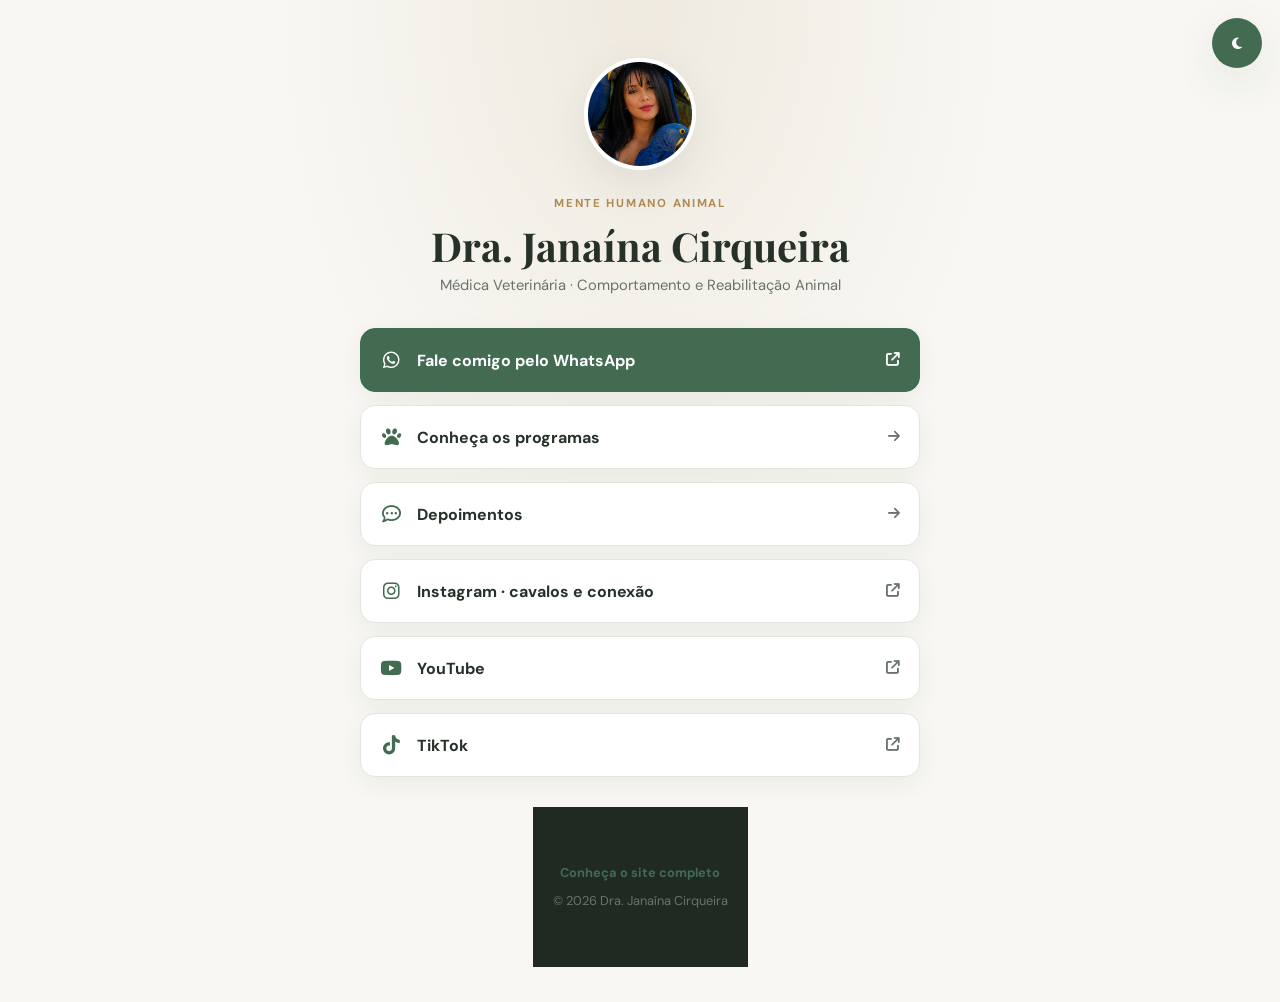
==== links/index.html @ d5cf47d8 "Publish Premium 2.0 site update Co-authored-by: Copilot App <223556219+Copilot@users.noreply.github." ====
<!DOCTYPE html>
<html lang="pt-BR">
<head>
    <meta charset="UTF-8">
    <meta name="viewport" content="width=device-width, initial-scale=1.0">
    <title>Links | Dra. Janaína Cirqueira</title>
    <meta name="description" content="Acesse os canais oficiais, programas e formas de contato da Dra. Janaína Cirqueira.">
    <link rel="canonical" href="https://danielvl33.github.io/perfil-janaina-site/links/">
    <meta property="og:type" content="website">
    <meta property="og:title" content="Links | Dra. Janaína Cirqueira">
    <meta property="og:description" content="Redes sociais, depoimentos e contato da Dra. Janaína Cirqueira.">
    <meta property="og:url" content="https://danielvl33.github.io/perfil-janaina-site/links/">
    <meta name="twitter:card" content="summary">
    <meta name="theme-color" content="#2f513c">
    <link rel="icon" href="../favicon.svg" type="image/svg+xml">
    <link rel="stylesheet" href="../style.css">
    <link rel="stylesheet" href="https://cdnjs.cloudflare.com/ajax/libs/font-awesome/6.5.2/css/all.min.css">
</head>
<body class="links-page">
    <button class="theme-toggle" id="themeToggle" type="button" aria-label="Ativar tema escuro">
        <i class="fa-solid fa-moon" aria-hidden="true"></i>
    </button>
    <header class="links-header">
        <a class="links-home" href="../index.html" aria-label="Página inicial">
            <img src="../img/janaina.jpg" alt="" width="112" height="112">
        </a>
        <span class="links-eyebrow">Mente Humano Animal</span>
        <h1>Dra. Janaína Cirqueira</h1>
        <p>Médica Veterinária · Comportamento e Reabilitação Animal</p>
    </header>
    <main class="links-list" aria-label="Links oficiais">
        <a href="https://wa.me/557799698881?text=Ol%C3%A1%21+Preciso+de+ajuda+com+meu+pet+e+vi+que+voc%C3%AA+trabalha+com+comportamento+e+sa%C3%BAde+emocional.+Pode+me+orientar%3F" target="_blank" rel="noopener noreferrer" class="links-card links-card-primary">
            <i class="fa-brands fa-whatsapp" aria-hidden="true"></i><span>Fale comigo pelo WhatsApp</span><i class="fa-solid fa-arrow-up-right-from-square links-card-arrow" aria-hidden="true"></i>
        </a>
        <a href="../index.html#mentorias" class="links-card"><i class="fa-solid fa-paw" aria-hidden="true"></i><span>Conheça os programas</span><i class="fa-solid fa-arrow-right links-card-arrow" aria-hidden="true"></i></a>
        <a href="../depoimentos.html" class="links-card"><i class="fa-regular fa-comment-dots" aria-hidden="true"></i><span>Depoimentos</span><i class="fa-solid fa-arrow-right links-card-arrow" aria-hidden="true"></i></a>
        <a href="https://www.instagram.com/mentehumanoanimal?stkn=aWZvczNvdmJ4eDc5" target="_blank" rel="noopener noreferrer" class="links-card"><i class="fa-brands fa-instagram" aria-hidden="true"></i><span>Instagram · cavalos e conexão</span><i class="fa-solid fa-arrow-up-right-from-square links-card-arrow" aria-hidden="true"></i></a>
        <a href="https://youtube.com/@mestredaconcienciaanimal?si=yA33mfYnlB5Yrd-f" target="_blank" rel="noopener noreferrer" class="links-card"><i class="fa-brands fa-youtube" aria-hidden="true"></i><span>YouTube</span><i class="fa-solid fa-arrow-up-right-from-square links-card-arrow" aria-hidden="true"></i></a>
        <a href="https://www.tiktok.com/@dracomportamental?_r=1&amp;_t=ZS-9AFgJZx7Hey" target="_blank" rel="noopener noreferrer" class="links-card"><i class="fa-brands fa-tiktok" aria-hidden="true"></i><span>TikTok</span><i class="fa-solid fa-arrow-up-right-from-square links-card-arrow" aria-hidden="true"></i></a>
    </main>
    <footer class="links-footer"><a href="../index.html">Conheça o site completo</a><span>© <span id="year"></span> Dra. Janaína Cirqueira</span></footer>
    <script src="../script.js"></script>
</body>
</html>
---- style.css ----
@import url('https://fonts.googleapis.com/css2?family=DM+Sans:wght@400;500;600;700&family=Playfair+Display:wght@500;600;700&display=swap');

:root {
    --primary: #426b52;
    --primary-dark: #2f513c;
    --secondary: #b08a54;
    --background: #f8f7f3;
    --card: #ffffff;
    --text: #263229;
    --muted: #68736b;
    --border: #e5e5df;
    --white: #ffffff;
    --shadow: 0 15px 45px rgba(35, 50, 40, 0.09);
}

.connection-band {
    display: flex;
    align-items: center;
    justify-content: space-between;
    gap: 35px;
    padding: 76px max(4%, calc((100% - 1150px) / 2));
    background: #efeee9;
}

body.dark-theme .connection-band { background: #1c231d; }
.connection-band > div { max-width: 740px; }
.connection-band h2 { max-width: 650px; margin-left: 0; }
.connection-band p { max-width: 700px; }
.connection-band .btn { flex: 0 0 auto; }

/* Estilos do Modo Escuro */
body.dark-theme {
    --background: #151b17;
    --card: #202820;
    --text: #f1f3ef;
    --muted: #aeb8b0;
    --border: #303a32;
    --white: #202820;
}

.content-placeholder {
    padding: 82px 4%;
    background: var(--card);
}

.content-placeholder .section-title { margin-bottom: 30px; }

.content-social-links {
    display: flex;
    flex-wrap: wrap;
    justify-content: center;
    gap: 13px;
}

.content-social-links a {
    display: inline-flex;
    align-items: center;
    gap: 10px;
    padding: 12px 18px;
    border: 1px solid var(--border);
    border-radius: 999px;
    color: var(--primary);
    font-weight: 700;
}

.faq-section {
    width: min(860px, 92%);
    margin: auto;
    padding: 90px 0;
}

.faq-list { display: grid; gap: 12px; }

.faq-list details {
    padding: 20px 22px;
    border: 1px solid var(--border);
    border-radius: 14px;
    background: var(--card);
}

.faq-list summary { cursor: pointer; font-weight: 700; }
.faq-list details p { margin-top: 12px; color: var(--muted); }

body.dark-theme .gray-section {
    background: #1c231d;
}

* {
    margin: 0;
    padding: 0;
    box-sizing: border-box;
}

html {
    scroll-behavior: smooth;
    scroll-padding-top: 88px;
}

body {
    font-family: "DM Sans", sans-serif;
    background: var(--background);
    color: var(--text);
    line-height: 1.7;
    transition: background 0.3s ease, color 0.3s ease;
}

a {
    text-decoration: none;
    color: inherit;
}

.hero {
    min-height: 760px;
    position: relative;
    display: flex;
    justify-content: center;
    align-items: center;
    background: radial-gradient(ellipse at 50% 27%, rgba(117, 148, 112, .35), transparent 55%),
                linear-gradient(135deg, #192c20 0%, #385d43 55%, #253d2c 100%);
    background-size: cover;
    background-position: center;
    color: white;
    text-align: center;
}

.site-nav {
    position: fixed;
    z-index: 1000;
    top: 0;
    left: 0;
    display: flex;
    width: 100%;
    min-height: 76px;
    align-items: center;
    justify-content: center;
    gap: clamp(18px, 3vw, 48px);
    padding: 10px clamp(18px, 4vw, 64px);
    background: rgba(31, 53, 39, .94);
    box-shadow: 0 8px 28px rgba(14, 30, 20, .12);
    backdrop-filter: blur(14px);
    color: #fff;
}

.site-nav-brand {
    flex: 0 0 auto;
    font-weight: 700;
    letter-spacing: .02em;
    margin-right: auto;
}

.site-nav-links {
    display: flex;
    align-items: center;
    justify-content: flex-end;
    gap: clamp(10px, 1.45vw, 22px);
    font-size: clamp(.76rem, .92vw, .9rem);
}

.site-nav-links a {
    border-radius: 999px;
    opacity: .9;
    transition: background .2s ease, opacity .2s ease, color .2s ease;
}

.site-nav-links a:hover,
.site-nav-links a:focus-visible {
    opacity: 1;
}

.site-nav-links .site-nav-featured {
    display: inline-flex;
    align-items: center;
    gap: 8px;
    padding: 9px 15px;
    border: 1px solid rgba(226, 197, 143, .7);
    background: var(--secondary);
    font-weight: 700;
}

.nav-toggle {
    display: none;
    width: 44px;
    height: 44px;
    flex: 0 0 auto;
    align-items: center;
    justify-content: center;
    flex-direction: column;
    gap: 5px;
    border: 1px solid rgba(255, 255, 255, .35);
    border-radius: 12px;
    background: transparent;
    color: #fff;
    cursor: pointer;
}

.nav-toggle span {
    display: block;
    width: 19px;
    height: 2px;
    border-radius: 2px;
    background: currentColor;
}

.page-header {
    position: relative;
    display: flex;
    min-height: 350px;
    align-items: flex-end;
    justify-content: center;
    padding: 140px 20px 55px;
    background: linear-gradient(135deg, #22372a, #426b52);
    color: #fff;
}

.page-header .site-nav {
    top: 0;
}

.page-header-content {
    width: min(900px, 100%);
    text-align: center;
}

.page-header-content > span {
    color: #e2c58f;
    font-size: .75rem;
    font-weight: 700;
    letter-spacing: .14em;
    text-transform: uppercase;
}

.page-header-content h1 {
    margin: 8px 0 10px;
    font-family: "Playfair Display", serif;
    font-size: clamp(2.6rem, 6vw, 4.2rem);
    line-height: 1.1;
}

.page-header-content p {
    max-width: 690px;
    margin: auto;
    color: rgba(255, 255, 255, .86);
}

.testimonials-main {
    min-height: 45vh;
}

.testimonials-section {
    width: min(1180px, 92%);
    margin: auto;
    padding: 78px 0 90px;
}

.visually-hidden {
    position: absolute;
    width: 1px;
    height: 1px;
    overflow: hidden;
    clip: rect(0, 0, 0, 0);
    white-space: nowrap;
    clip-path: inset(50%);
}

.testimonials-gallery {
    display: grid;
    grid-template-columns: repeat(3, minmax(0, 1fr));
    align-items: start;
    gap: 22px;
}

.testimonial-card {
    position: relative;
    display: block;
    width: 100%;
    overflow: hidden;
    padding: 0;
    border: 1px solid var(--border);
    border-radius: 16px;
    background: var(--card);
    box-shadow: var(--shadow);
    cursor: zoom-in;
    text-align: left;
    animation: testimonial-card-enter .45s both;
    animation-delay: calc(var(--testimonial-index, 0) * 55ms);
    transition: transform .25s ease, box-shadow .25s ease;
}

@keyframes testimonial-card-enter {
    from { opacity: 0; transform: translateY(14px); }
    to { opacity: 1; transform: translateY(0); }
}

.testimonial-card:hover {
    transform: translateY(-4px);
    box-shadow: 0 20px 48px rgba(35, 50, 40, .17);
}

.testimonial-card img {
    display: block;
    width: 100%;
    height: auto;
    background: var(--card);
}

.testimonial-zoom-hint {
    position: absolute;
    right: 12px;
    bottom: 12px;
    display: inline-flex;
    align-items: center;
    gap: 7px;
    padding: 7px 10px;
    border-radius: 999px;
    background: rgba(20, 29, 23, .78);
    color: #fff;
    font-size: .78rem;
    opacity: 0;
    transition: opacity .2s ease;
}

.testimonial-card:hover .testimonial-zoom-hint,
.testimonial-card:focus-visible .testimonial-zoom-hint {
    opacity: 1;
}

.testimonials-empty {
    grid-column: 1 / -1;
    padding: 55px 24px;
    border: 1px dashed var(--border);
    border-radius: 16px;
    color: var(--muted);
    text-align: center;
}

.testimonials-privacy {
    margin-top: 35px;
    color: var(--muted);
    font-size: .82rem;
    text-align: center;
}

.testimonial-lightbox {
    position: fixed;
    width: min(96vw, 1240px);
    max-width: none;
    max-height: 94dvh;
    overflow: hidden;
    padding: 16px;
    border: 1px solid rgba(255, 255, 255, .16);
    border-radius: 18px;
    background: #111712;
    color: #fff;
    box-shadow: 0 30px 100px rgba(0, 0, 0, .55);
}

.testimonial-lightbox[open] {
    display: flex;
    flex-direction: column;
    align-items: center;
}

.testimonial-lightbox::backdrop {
    background: rgba(7, 12, 9, .86);
    backdrop-filter: blur(4px);
}

.lightbox-toolbar {
    display: flex;
    width: 100%;
    min-height: 42px;
    align-items: center;
    justify-content: space-between;
    padding: 0 3px 10px;
}

.lightbox-counter {
    color: rgba(255, 255, 255, .78);
    font-size: .9rem;
    font-variant-numeric: tabular-nums;
}

.lightbox-close,
.lightbox-arrow {
    display: grid;
    width: 44px;
    height: 44px;
    flex: 0 0 auto;
    place-items: center;
    border: 1px solid rgba(255, 255, 255, .24);
    border-radius: 50%;
    background: rgba(255, 255, 255, .12);
    color: #fff;
    cursor: pointer;
    font-size: 1.1rem;
    transition: background .2s ease, transform .2s ease;
}

.lightbox-close:hover,
.lightbox-arrow:hover:not(:disabled) {
    transform: scale(1.06);
    background: rgba(255, 255, 255, .24);
}

.lightbox-arrow:disabled {
    cursor: default;
    opacity: .45;
}

.lightbox-image {
    display: block;
    width: auto;
    max-width: 100%;
    height: auto;
    max-height: calc(94dvh - 100px);
    object-fit: contain;
}

.lightbox-arrow {
    position: absolute;
    z-index: 2;
    top: 50%;
    transform: translateY(-50%);
}

.lightbox-previous { left: 22px; }
.lightbox-next { right: 22px; }

.testimonials-page .footer-social {
    margin: 25px 0;
}

.testimonials-cta {
    padding: 76px 20px 90px;
    background: #efeee9;
    text-align: center;
}

body.dark-theme .testimonials-cta { background: #1c231d; }

.testimonials-cta > span,
.connection-band > div > span {
    color: var(--secondary);
    font-size: .76rem;
    font-weight: 700;
    letter-spacing: .14em;
    text-transform: uppercase;
}

.testimonials-cta h2,
.connection-band h2 {
    margin: 10px auto;
    font-family: "Playfair Display", serif;
    font-size: clamp(1.9rem, 4vw, 3rem);
    line-height: 1.2;
}

.testimonials-cta p,
.connection-band p { color: var(--muted); }

.testimonials-cta .btn { gap: 9px; margin-top: 22px; }

body.dark-theme .testimonial-card {
    border-color: var(--border);
}

.hero-content {
    width: min(900px, 92%);
    position: relative;
    z-index: 2;
}

.hero-content > * {
    animation: hero-enter .75s both;
}

.hero-content > *:nth-child(1) { animation-delay: .08s; }
.hero-content > *:nth-child(2) { animation-delay: .2s; }
.hero-content > *:nth-child(3) { animation-delay: .32s; }
.hero-content > *:nth-child(4) { animation-delay: .44s; }
.hero-content > *:nth-child(5) { animation-delay: .56s; }
.hero-content > *:nth-child(6) { animation-delay: .68s; }
.hero-content > *:nth-child(7) { animation-delay: .8s; }

@keyframes hero-enter {
    from { opacity: 0; transform: translateY(22px); }
    to { opacity: 1; transform: translateY(0); }
}

.profile-photo {
    margin-bottom: 25px;
    animation: profile-float 5s ease-in-out 1s infinite;
}

@keyframes profile-float {
    0%, 100% { transform: translateY(0); }
    50% { transform: translateY(-8px); }
}

.profile-photo-img {
    width: 160px;
    height: 160px;
    border-radius: 50%;
    object-fit: cover;
    border: 5px solid rgba(255, 255, 255, 0.8);
    box-shadow: 0 10px 25px rgba(0, 0, 0, 0.3);
    display: block;
    margin: 0 auto;
    transition: .3s;
}

.profile-photo-img:hover {
    transform: scale(1.05);
    border-color: var(--secondary);
}

.badge {
    display: inline-flex;
    align-items: center;
    gap: 8px;
    padding: 7px 15px;
    border-radius: 50px;
    background: rgba(255,255,255,.14);
    border: 1px solid rgba(255,255,255,.25);
    font-size: 14px;
}

.hero h1 {
    font-family: "Playfair Display", serif;
    font-size: clamp(42px, 7vw, 72px);
    margin-top: 18px;
    line-height: 1.1;
}

.hero h2 {
    font-size: clamp(20px, 3vw, 30px);
    font-weight: 500;
    margin: 12px 0 22px;
}

.hero p {
    max-width: 700px;
    margin: auto;
    color: rgba(255,255,255,.88);
    font-size: 18px;
}

.hero-buttons {
    margin-top: 35px;
    display: flex;
    justify-content: center;
    gap: 15px;
    flex-wrap: wrap;
}

.btn {
    display: inline-flex;
    justify-content: center;
    align-items: center;
    padding: 13px 25px;
    border-radius: 50px;
    font-weight: 600;
    transition: .3s;
}

.btn.primary {
    background: var(--secondary);
    color: white;
}

.btn.primary:hover {
    transform: translateY(-3px);
}

.btn.secondary {
    border: 1px solid rgba(255,255,255,.5);
    color: white;
}

.btn.secondary:hover {
    background: white;
    color: var(--primary);
}

.social-links {
    display: flex;
    justify-content: center;
    gap: 18px;
    margin-top: 35px;
}

.social-links a {
    width: 43px;
    height: 43px;
    display: flex;
    align-items: center;
    justify-content: center;
    border: 1px solid rgba(255,255,255,.4);
    border-radius: 50%;
    transition: .3s;
}

.social-links a:hover {
    background: white;
    color: var(--primary);
}

.section {
    width: min(1150px, 92%);
    margin: auto;
    padding: 100px 0;
}

.gray-section {
    width: 100%;
    padding-left: 4%;
    padding-right: 4%;
    background: #efeee9;
}

.section-title {
    text-align: center;
    max-width: 750px;
    margin: auto auto 55px;
}

.section-title span {
    color: var(--secondary);
    font-weight: 700;
    text-transform: uppercase;
    letter-spacing: 2px;
    font-size: 13px;
}

.section-title h2 {
    font-family: "Playfair Display", serif;
    font-size: clamp(32px, 5vw, 48px);
    line-height: 1.2;
    margin: 10px 0 15px;
}

.section-title p {
    color: var(--muted);
}

.about-grid {
    display: grid;
    grid-template-columns: 1.5fr 1fr;
    gap: 60px;
    align-items: center;
}

.about-text p {
    color: var(--muted);
    margin-bottom: 20px;
    font-size: 17px;
}

.highlight-card {
    background: var(--primary);
    color: white;
    padding: 45px;
    border-radius: 25px;
    box-shadow: var(--shadow);
}

.highlight-card i {
    font-size: 35px;
    color: #d6b47d;
    margin-bottom: 20px;
}

.highlight-card h3 {
    font-family: "Playfair Display", serif;
    font-size: 27px;
    margin-bottom: 12px;
}

.highlight-card p {
    color: rgba(255,255,255,.8);
}

.cards-grid {
    width: min(1150px, 100%);
    margin: auto;
    display: grid;
    grid-template-columns: repeat(3, 1fr);
    gap: 22px;
}

.info-card {
    background: var(--card);
    padding: 30px;
    border-radius: 18px;
    border: 1px solid var(--border);
    transition: .3s;
    color: var(--text);
}

.info-card:hover {
    transform: translateY(-6px);
    box-shadow: var(--shadow);
}

.card-icon {
    width: 50px;
    height: 50px;
    display: flex;
    justify-content: center;
    align-items: center;
    border-radius: 14px;
    background: #e7eee8;
    color: var(--primary);
    font-size: 22px;
    margin-bottom: 20px;
}

.info-card h3 {
    font-size: 19px;
    margin-bottom: 10px;
}

.info-card p {
    color: var(--muted);
    font-size: 15px;
}

.birds-content {
    display: grid;
    grid-template-columns: 250px 1fr;
    gap: 60px;
    align-items: center;
}

.experience-number {
    display: flex;
    align-items: center;
    gap: 12px;
}

.experience-number strong {
    font-family: "Playfair Display", serif;
    font-size: 120px;
    color: var(--primary);
    line-height: .8;
}

.experience-number span {
    color: var(--muted);
    font-weight: 600;
}

.birds-content p {
    color: var(--muted);
    margin-bottom: 18px;
}

.stats {
    background: var(--primary);
    color: white;
    display: grid;
    grid-template-columns: repeat(3, 1fr);
}

.stat {
    padding: 60px 30px;
    text-align: center;
    border-right: 1px solid rgba(255,255,255,.12);
}

.stat:last-child {
    border-right: none;
}

.stat i {
    display: block;
    font-size: 28px;
    color: #d6b47d;
    margin-bottom: 10px;
}

.stat strong {
    display: block;
    font-size: 43px;
    font-family: "Playfair Display", serif;
}

.stat span {
    display: block;
    color: rgba(255,255,255,.75);
}

.mentorias-grid {
    width: min(1150px, 100%);
    margin: auto;
    display: grid;
    grid-template-columns: repeat(3, 1fr);
    gap: 22px;
}

.mentoria {
    position: relative;
    background: var(--card);
    padding: 35px;
    border-radius: 20px;
    border: 1px solid var(--border);
    transition: .3s;
    color: var(--text);
}

.mentoria:hover {
    transform: translateY(-5px);
    box-shadow: var(--shadow);
}

.mentoria .number {
    position: absolute;
    right: 25px;
    top: 22px;
    color: #d8d5cb;
    font-size: 30px;
    font-weight: 700;
}

.mentoria > i {
    color: var(--primary);
    font-size: 28px;
    margin-bottom: 20px;
}

.mentoria h3 {
    font-family: "Playfair Display", serif;
    font-size: 23px;
    margin-bottom: 10px;
}

.mentoria p {
    color: var(--muted);
    font-size: 15px;
}

.learn-more {
    display: inline-block;
    margin-top: 20px;
    color: var(--primary);
    font-weight: 700;
}

.research {
    padding: 110px 20px;
    background: radial-gradient(ellipse at 50% 0%, rgba(112, 146, 109, .3), transparent 60%),
                linear-gradient(135deg, #22372a, #426b52);
    background-size: cover;
    background-position: center;
    color: white;
    text-align: center;
}

.research-content {
    max-width: 800px;
    margin: auto;
}

.research-icon {
    width: 70px;
    height: 70px;
    margin: auto auto 20px;
    display: flex;
    justify-content: center;
    align-items: center;
    border-radius: 50%;
    background: rgba(255,255,255,.1);
    font-size: 27px;
    color: #d6b47d;
}

.research-content > span {
    text-transform: uppercase;
    letter-spacing: 2px;
    font-size: 13px;
    color: #d6b47d;
    font-weight: 700;
}

.research h2 {
    font-family: "Playfair Display", serif;
    font-size: clamp(30px, 5vw, 48px);
    line-height: 1.2;
    margin: 15px 0;
}

.research p {
    color: rgba(255,255,255,.78);
}

.cta {
    padding: 100px 20px;
    text-align: center;
}

.cta > div {
    max-width: 750px;
    margin: auto;
}

.cta span {
    color: var(--secondary);
    text-transform: uppercase;
    letter-spacing: 2px;
    font-size: 13px;
    font-weight: 700;
}

.cta h2 {
    font-family: "Playfair Display", serif;
    font-size: clamp(32px, 5vw, 50px);
    line-height: 1.2;
    margin: 12px 0;
}

.cta p {
    color: var(--muted);
    margin-bottom: 28px;
}

.contact-section {
    padding: 100px 4%;
    background: var(--background);
}

.contact-container {
    width: min(1150px, 100%);
    margin: auto;
}

.contact-section .section-title {
    margin-bottom: 45px;
}

.contact-layout {
    display: grid;
    grid-template-columns: minmax(0, 1.35fr) minmax(280px, .8fr);
    gap: 28px;
    align-items: stretch;
}

.social-cards {
    display: grid;
    grid-template-columns: repeat(2, minmax(0, 1fr));
    gap: 16px;
}

.social-card {
    display: flex;
    min-height: 150px;
    flex-direction: column;
    align-items: flex-start;
    justify-content: center;
    gap: 8px;
    padding: 24px;
    border: 1px solid var(--border);
    border-radius: 18px;
    background: var(--card);
    color: var(--text);
    box-shadow: var(--shadow);
    transition: transform .25s ease, box-shadow .25s ease, border-color .25s ease;
}

.social-card:hover {
    transform: translateY(-4px);
    border-color: var(--secondary);
    box-shadow: 0 18px 42px rgba(35, 50, 40, .15);
}

.social-card > i {
    margin-bottom: 4px;
    color: var(--primary);
    font-size: 1.65rem;
}

.social-card > span {
    font-weight: 700;
    font-size: 1.02rem;
}

.social-card small {
    color: var(--muted);
    font-size: .82rem;
    line-height: 1.45;
}

.social-card-whatsapp {
    border-color: var(--primary);
    background: var(--primary);
    color: #fff;
}

.social-card-whatsapp > i,
.social-card-whatsapp small {
    color: rgba(255, 255, 255, .88);
}

.social-card-instagram > i { color: #c13584; }
.social-card-youtube > i { color: #d71920; }
.social-card-tiktok > i { color: #20a9a5; }

.social-card[aria-disabled="true"] {
    cursor: not-allowed;
    opacity: .72;
}

.contact-qr {
    display: flex;
    flex-direction: column;
    align-items: center;
    justify-content: center;
    padding: 30px 24px;
    border: 1px solid var(--border);
    border-radius: 20px;
    background: var(--card);
    color: var(--text);
    box-shadow: var(--shadow);
    text-align: center;
}

.contact-qr-copy {
    max-width: 310px;
}

.contact-eyebrow {
    color: var(--secondary);
    font-size: .72rem;
    font-weight: 700;
    letter-spacing: .12em;
    text-transform: uppercase;
}

.contact-qr h3 {
    margin: 7px 0 8px;
    font-family: "Playfair Display", serif;
    font-size: 1.45rem;
    line-height: 1.25;
}

.contact-qr-copy > p {
    color: var(--muted);
    font-size: .9rem;
}

.contact-qr-copy .contact-phone {
    margin-top: 10px;
    font-size: .82rem;
}

.contact-phone strong {
    color: var(--text);
    white-space: nowrap;
}

.contact-qr-image {
    display: block;
    width: min(200px, 70vw);
    height: auto;
    aspect-ratio: 1;
    margin: 18px auto;
    padding: 8px;
    border: 1px solid var(--border);
    border-radius: 12px;
    background: #fff;
}

.contact-qr-button {
    gap: 9px;
    min-height: 48px;
}

.whatsapp-float {
    position: fixed;
    z-index: 1100;
    right: 20px;
    bottom: 20px;
    display: grid;
    width: 60px;
    height: 60px;
    place-items: center;
    border: 2px solid rgba(255, 255, 255, .9);
    border-radius: 50%;
    background: #25d366;
    color: #fff;
    box-shadow: 0 8px 24px rgba(16, 80, 47, .32);
    font-size: 1.8rem;
    animation: whatsapp-pulse 2.8s ease-out infinite;
    transition: transform .2s ease, box-shadow .2s ease;
}

.whatsapp-float:hover {
    transform: scale(1.08);
    box-shadow: 0 12px 30px rgba(16, 80, 47, .42);
    animation-play-state: paused;
}

.whatsapp-float::before {
    position: absolute;
    right: calc(100% + 12px);
    padding: 8px 12px;
    border: 1px solid var(--border);
    border-radius: 9px;
    background: var(--card);
    color: var(--text);
    content: "Fale comigo pelo WhatsApp";
    font-family: "DM Sans", sans-serif;
    font-size: .82rem;
    font-weight: 600;
    line-height: 1.3;
    opacity: 0;
    pointer-events: none;
    transform: translateX(5px);
    transition: opacity .2s ease, transform .2s ease;
    white-space: nowrap;
    box-shadow: var(--shadow);
}

.whatsapp-float:hover::before,
.whatsapp-float:focus-visible::before {
    opacity: 1;
    transform: translateX(0);
}

@keyframes whatsapp-pulse {
    0%, 75%, 100% { box-shadow: 0 8px 24px rgba(16, 80, 47, .32), 0 0 0 0 rgba(37, 211, 102, .32); }
    40% { box-shadow: 0 8px 24px rgba(16, 80, 47, .32), 0 0 0 10px rgba(37, 211, 102, 0); }
}

a:focus-visible,
button:focus-visible {
    outline: 3px solid var(--secondary);
    outline-offset: 4px;
}

footer {
    background: #202a23;
    color: white;
    padding: 55px 20px;
    text-align: center;
}

.footer-content {
    max-width: 800px;
    margin: auto;
}

.footer-content h3 {
    font-family: "Playfair Display", serif;
    font-size: 28px;
}

.footer-content > p {
    color: rgba(255,255,255,.6);
}

.footer-social {
    display: flex;
    justify-content: center;
    gap: 15px;
    margin: 25px 0;
}

.footer-social a {
    width: 40px;
    height: 40px;
    border: 1px solid rgba(255,255,255,.2);
    border-radius: 50%;
    display: flex;
    justify-content: center;
    align-items: center;
    transition: .3s;
}

.footer-social a:hover {
    background: var(--secondary);
}

.footer-nav {
    display: flex;
    flex-wrap: wrap;
    justify-content: center;
    gap: 12px 20px;
    margin: 22px 0;
    font-size: .9rem;
}

.footer-nav a:hover { color: #e2c58f; }

.copyright {
    font-size: 13px;
    margin-top: 25px;
}

.theme-toggle {
    position: fixed;
    z-index: 1000;
    right: 20px;
    bottom: 92px;
    width: 50px;
    height: 50px;
    border: none;
    border-radius: 50%;
    background: var(--primary);
    color: white;
    cursor: pointer;
    box-shadow: var(--shadow);
}

.links-page {
    min-height: 100vh;
    display: flex;
    flex-direction: column;
    align-items: center;
    padding: 58px 20px 35px;
    background:
        radial-gradient(ellipse at 50% 0%, rgba(176, 138, 84, .12), transparent 40%),
        var(--background);
}

.links-page .theme-toggle { top: 18px; right: 18px; bottom: auto; }

.links-header { width: min(100%, 620px); text-align: center; }

.links-home img {
    display: block;
    width: 112px;
    height: 112px;
    margin: 0 auto 18px;
    border: 4px solid var(--card);
    border-radius: 50%;
    object-fit: cover;
    box-shadow: var(--shadow);
}

.links-eyebrow {
    color: var(--secondary);
    font-size: .72rem;
    font-weight: 700;
    letter-spacing: .15em;
    text-transform: uppercase;
}

.links-header h1 {
    margin: 7px 0 3px;
    font-family: "Playfair Display", serif;
    font-size: clamp(1.8rem, 6vw, 2.5rem);
    line-height: 1.2;
}

.links-header p { color: var(--muted); font-size: .92rem; }

.links-list {
    display: grid;
    width: min(100%, 560px);
    gap: 13px;
    margin: 30px auto;
}

.links-card {
    display: flex;
    min-height: 64px;
    align-items: center;
    gap: 15px;
    padding: 15px 19px;
    border: 1px solid var(--border);
    border-radius: 15px;
    background: var(--card);
    box-shadow: 0 7px 24px rgba(35, 50, 40, .06);
    font-weight: 700;
    transition: transform .2s ease, border-color .2s ease, box-shadow .2s ease;
}

.links-card:hover {
    transform: translateY(-2px);
    border-color: var(--secondary);
    box-shadow: var(--shadow);
}

.links-card > i:first-child { width: 22px; color: var(--primary); font-size: 1.2rem; text-align: center; }
.links-card-arrow { margin-left: auto; color: var(--muted); font-size: .85rem; }
.links-card-primary { border-color: var(--primary); background: var(--primary); color: #fff; }
.links-card-primary > i:first-child, .links-card-primary .links-card-arrow { color: #fff; }
.links-footer { display: grid; gap: 6px; color: var(--muted); font-size: .8rem; text-align: center; }
.links-footer a { color: var(--primary); font-weight: 700; }

@media (prefers-reduced-motion: reduce) {
    *,
    *::before,
    *::after {
        scroll-behavior: auto !important;
        animation-duration: .01ms !important;
        animation-iteration-count: 1 !important;
        transition-duration: .01ms !important;
    }
}

@media (max-width: 850px) {
    .site-nav { justify-content: space-between; }
    .site-nav-brand { font-size: .92rem; }
    .nav-toggle { display: flex; }
    .site-nav-links {
        position: absolute;
        top: calc(100% - 1px);
        left: 0;
        display: none;
        width: 100%;
        align-items: stretch;
        flex-direction: column;
        gap: 0;
        padding: 8px 4% 18px;
        background: rgba(31, 53, 39, .98);
        box-shadow: 0 14px 24px rgba(14, 30, 20, .18);
        font-size: 1rem;
    }
    .site-nav.menu-open .site-nav-links { display: flex; }
    .site-nav-links a { padding: 11px 12px; }
    .site-nav-links .site-nav-featured { justify-content: center; margin-top: 8px; }
    .about-grid, .birds-content { grid-template-columns: 1fr; }
    .cards-grid, .mentorias-grid { grid-template-columns: repeat(2, 1fr); }
    .stats { grid-template-columns: 1fr; }
    .stat { border-right: none; border-bottom: 1px solid rgba(255,255,255,.12); }
    .contact-layout { grid-template-columns: 1fr; }
    .contact-qr { width: min(100%, 520px); margin: auto; }
    .testimonials-gallery { grid-template-columns: repeat(2, minmax(0, 1fr)); }
    .connection-band { align-items: flex-start; flex-direction: column; padding: 60px 4%; }
}

@media (max-width: 600px) {
    .site-nav { min-height: 68px; padding-inline: 16px; }
    .page-header { min-height: 330px; padding: 120px 18px 42px; }
    .page-header-content p { font-size: .95rem; }
    .hero { min-height: 760px; padding-top: 76px; }
    .hero-content { padding-top: 15px; }
    .profile-photo-img { width: 132px; height: 132px; }
    .hero p { font-size: 1rem; }
    .cards-grid, .mentorias-grid { grid-template-columns: 1fr; }
    .section { padding: 70px 0; }
    .contact-section { padding: 75px 14px 100px; }
    .contact-section .section-title { margin-bottom: 32px; }
    .social-cards { gap: 12px; }
    .social-card { min-height: 145px; padding: 18px 15px; }
    .social-card > span { font-size: .92rem; }
    .social-card small { font-size: .76rem; }
    .contact-qr { padding: 26px 18px; }
    .gray-section { padding-left: 4%; padding-right: 4%; }
    .highlight-card { padding: 30px; }
    .experience-number strong { font-size: 90px; }
    .whatsapp-float { right: 15px; bottom: 16px; width: 56px; height: 56px; }
    .whatsapp-float::before { display: none; }
    .theme-toggle { right: 19px; bottom: 84px; }
    .testimonials-section { width: min(100% - 28px, 520px); padding: 52px 0 70px; }
    .testimonials-gallery { grid-template-columns: 1fr; gap: 18px; }
    .testimonials-cta { padding: 58px 18px 72px; }
    .testimonial-lightbox { width: 100vw; max-width: 100vw; max-height: 100dvh; padding: 10px; border-radius: 0; }
    .lightbox-image { max-height: calc(100dvh - 90px); }
    .lightbox-previous { left: 12px; }
    .lightbox-next { right: 12px; }
}

@media (max-width: 380px) {
    .social-cards { grid-template-columns: 1fr; }
    .social-card { min-height: 118px; }
    .hero h1 { font-size: 2.45rem; }
    .hero-buttons { gap: 10px; }
    .btn { padding: 12px 18px; }
}
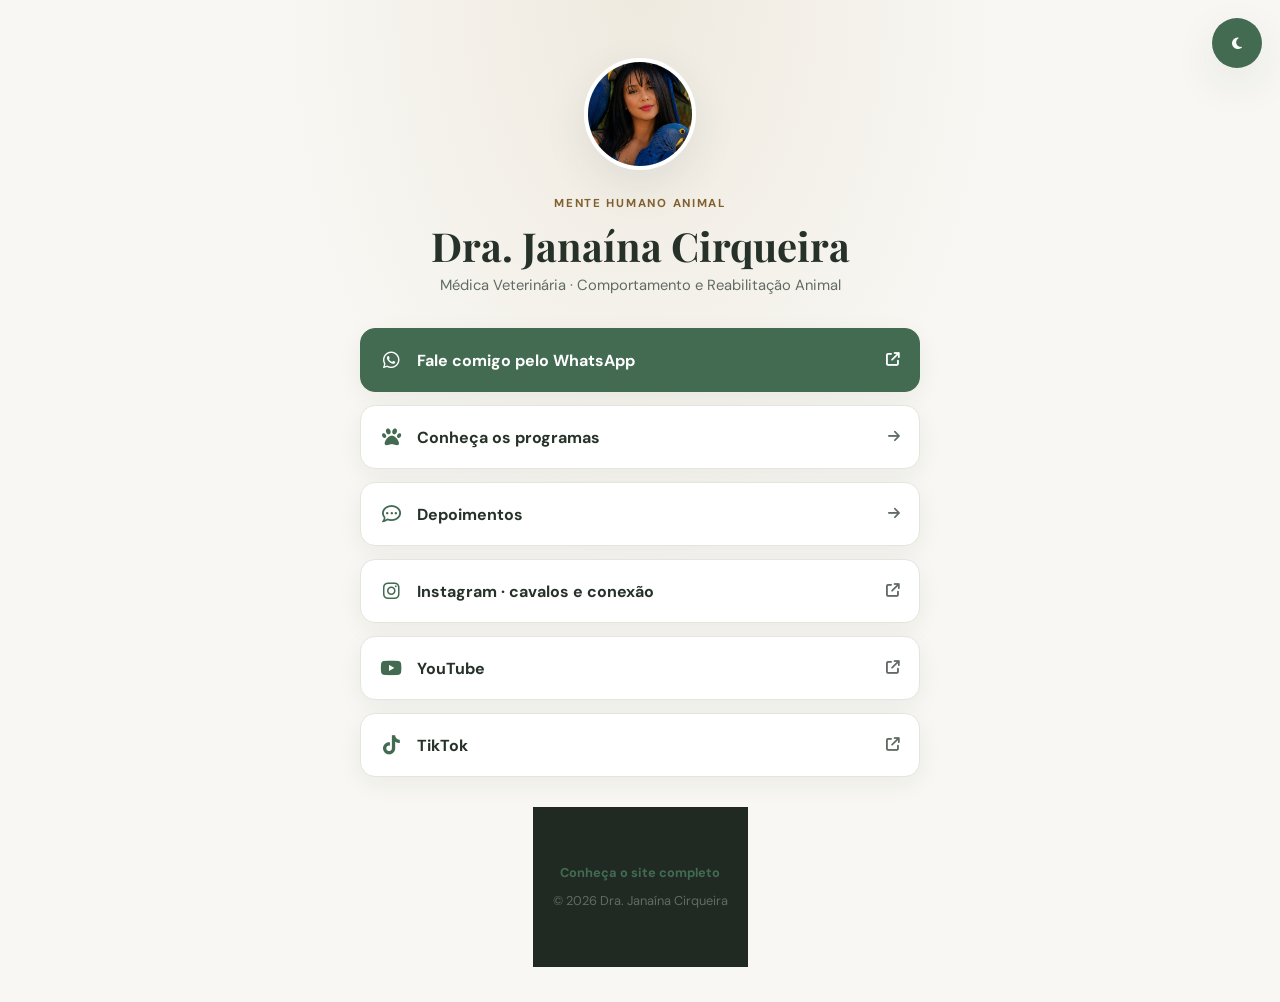
==== commit d77b8976: "Fix accessibility and responsive layout issues Improve theme storage resilience, keyboard focus, and" ====
--- a/links/index.html
+++ b/links/index.html
@@ -10,7 +10,11 @@
     <meta property="og:title" content="Links | Dra. Janaína Cirqueira">
     <meta property="og:description" content="Redes sociais, depoimentos e contato da Dra. Janaína Cirqueira.">
     <meta property="og:url" content="https://danielvl33.github.io/perfil-janaina-site/links/">
-    <meta name="twitter:card" content="summary">
+    <meta property="og:image" content="https://danielvl33.github.io/perfil-janaina-site/img/janaina.jpg">
+    <meta name="twitter:card" content="summary_large_image">
+    <meta name="twitter:title" content="Links | Dra. Janaína Cirqueira">
+    <meta name="twitter:description" content="Redes sociais, depoimentos e contato da Dra. Janaína Cirqueira.">
+    <meta name="twitter:image" content="https://danielvl33.github.io/perfil-janaina-site/img/janaina.jpg">
     <meta name="theme-color" content="#2f513c">
     <link rel="icon" href="../favicon.svg" type="image/svg+xml">
     <link rel="stylesheet" href="../style.css">
--- a/style.css
+++ b/style.css
@@ -4,10 +4,13 @@
     --primary: #426b52;
     --primary-dark: #2f513c;
     --secondary: #b08a54;
+    --accent-text: #80602f;
+    --link-color: #426b52;
+    --focus-color: #80602f;
     --background: #f8f7f3;
     --card: #ffffff;
     --text: #263229;
-    --muted: #68736b;
+    --muted: #606b63;
     --border: #e5e5df;
     --white: #ffffff;
     --shadow: 0 15px 45px rgba(35, 50, 40, 0.09);
@@ -36,6 +39,9 @@
     --muted: #aeb8b0;
     --border: #303a32;
     --white: #202820;
+    --accent-text: #e2c58f;
+    --link-color: #a4c9a5;
+    --focus-color: #f0d7a7;
 }
 
 .content-placeholder {
@@ -59,7 +65,7 @@
     padding: 12px 18px;
     border: 1px solid var(--border);
     border-radius: 999px;
-    color: var(--primary);
+    color: var(--link-color);
     font-weight: 700;
 }
 
@@ -173,7 +179,7 @@
     gap: 8px;
     padding: 9px 15px;
     border: 1px solid rgba(226, 197, 143, .7);
-    background: var(--secondary);
+    background: var(--accent-text);
     font-weight: 700;
 }
 
@@ -222,7 +228,7 @@
 }
 
 .page-header-content > span {
-    color: #e2c58f;
+    color: #f5e3bc;
     font-size: .75rem;
     font-weight: 700;
     letter-spacing: .14em;
@@ -440,7 +446,7 @@
 
 .testimonials-cta > span,
 .connection-band > div > span {
-    color: var(--secondary);
+    color: var(--accent-text);
     font-size: .76rem;
     font-weight: 700;
     letter-spacing: .14em;
@@ -564,7 +570,7 @@
 }
 
 .btn.primary {
-    background: var(--secondary);
+    background: var(--accent-text);
     color: white;
 }
 
@@ -625,7 +631,7 @@
 }
 
 .section-title span {
-    color: var(--secondary);
+    color: var(--accent-text);
     font-weight: 700;
     text-transform: uppercase;
     letter-spacing: 2px;
@@ -666,7 +672,7 @@
 
 .highlight-card i {
     font-size: 35px;
-    color: #d6b47d;
+    color: #f5e3bc;
     margin-bottom: 20px;
 }
 
@@ -710,7 +716,7 @@
     align-items: center;
     border-radius: 14px;
     background: #e7eee8;
-    color: var(--primary);
+    color: var(--link-color);
     font-size: 22px;
     margin-bottom: 20px;
 }
@@ -741,7 +747,7 @@
 .experience-number strong {
     font-family: "Playfair Display", serif;
     font-size: 120px;
-    color: var(--primary);
+    color: var(--link-color);
     line-height: .8;
 }
 
@@ -775,7 +781,7 @@
 .stat i {
     display: block;
     font-size: 28px;
-    color: #d6b47d;
+    color: #f0d7a7;
     margin-bottom: 10px;
 }
 
@@ -787,7 +793,7 @@
 
 .stat span {
     display: block;
-    color: rgba(255,255,255,.75);
+    color: rgba(255,255,255,.82);
 }
 
 .mentorias-grid {
@@ -817,13 +823,13 @@
     position: absolute;
     right: 25px;
     top: 22px;
-    color: #d8d5cb;
+    color: var(--muted);
     font-size: 30px;
     font-weight: 700;
 }
 
 .mentoria > i {
-    color: var(--primary);
+    color: var(--link-color);
     font-size: 28px;
     margin-bottom: 20px;
 }
@@ -842,7 +848,7 @@
 .learn-more {
     display: inline-block;
     margin-top: 20px;
-    color: var(--primary);
+    color: var(--link-color);
     font-weight: 700;
 }
 
@@ -871,14 +877,14 @@
     border-radius: 50%;
     background: rgba(255,255,255,.1);
     font-size: 27px;
-    color: #d6b47d;
+    color: #f5e3bc;
 }
 
 .research-content > span {
     text-transform: uppercase;
     letter-spacing: 2px;
     font-size: 13px;
-    color: #d6b47d;
+    color: #f5e3bc;
     font-weight: 700;
 }
 
@@ -904,7 +910,7 @@
 }
 
 .cta span {
-    color: var(--secondary);
+    color: var(--accent-text);
     text-transform: uppercase;
     letter-spacing: 2px;
     font-size: 13px;
@@ -974,7 +980,7 @@
 
 .social-card > i {
     margin-bottom: 4px;
-    color: var(--primary);
+    color: var(--link-color);
     font-size: 1.65rem;
 }
 
@@ -1002,7 +1008,11 @@
 
 .social-card-instagram > i { color: #c13584; }
 .social-card-youtube > i { color: #d71920; }
-.social-card-tiktok > i { color: #20a9a5; }
+.social-card-tiktok > i { color: #147a75; }
+
+body.dark-theme .social-card-instagram > i { color: #ef86b8; }
+body.dark-theme .social-card-youtube > i { color: #ff7075; }
+body.dark-theme .social-card-tiktok > i { color: #58c8c2; }
 
 .social-card[aria-disabled="true"] {
     cursor: not-allowed;
@@ -1028,7 +1038,7 @@
 }
 
 .contact-eyebrow {
-    color: var(--secondary);
+    color: var(--accent-text);
     font-size: .72rem;
     font-weight: 700;
     letter-spacing: .12em;
@@ -1133,8 +1143,14 @@
 
 a:focus-visible,
 button:focus-visible {
-    outline: 3px solid var(--secondary);
+    outline: 3px solid var(--focus-color);
     outline-offset: 4px;
+}
+
+.site-nav :focus-visible,
+footer :focus-visible,
+.testimonial-lightbox :focus-visible {
+    outline-color: #f5e3bc;
 }
 
 footer {
@@ -1177,7 +1193,7 @@
 }
 
 .footer-social a:hover {
-    background: var(--secondary);
+    background: var(--accent-text);
 }
 
 .footer-nav {
@@ -1238,7 +1254,7 @@
 }
 
 .links-eyebrow {
-    color: var(--secondary);
+    color: var(--accent-text);
     font-size: .72rem;
     font-weight: 700;
     letter-spacing: .15em;
@@ -1281,25 +1297,14 @@
     box-shadow: var(--shadow);
 }
 
-.links-card > i:first-child { width: 22px; color: var(--primary); font-size: 1.2rem; text-align: center; }
+.links-card > i:first-child { width: 22px; color: var(--link-color); font-size: 1.2rem; text-align: center; }
 .links-card-arrow { margin-left: auto; color: var(--muted); font-size: .85rem; }
 .links-card-primary { border-color: var(--primary); background: var(--primary); color: #fff; }
 .links-card-primary > i:first-child, .links-card-primary .links-card-arrow { color: #fff; }
 .links-footer { display: grid; gap: 6px; color: var(--muted); font-size: .8rem; text-align: center; }
-.links-footer a { color: var(--primary); font-weight: 700; }
-
-@media (prefers-reduced-motion: reduce) {
-    *,
-    *::before,
-    *::after {
-        scroll-behavior: auto !important;
-        animation-duration: .01ms !important;
-        animation-iteration-count: 1 !important;
-        transition-duration: .01ms !important;
-    }
-}
-
-@media (max-width: 850px) {
+.links-footer a { color: var(--link-color); font-weight: 700; }
+
+@media (max-width: 1100px) {
     .site-nav { justify-content: space-between; }
     .site-nav-brand { font-size: .92rem; }
     .nav-toggle { display: flex; }
@@ -1320,6 +1325,20 @@
     .site-nav.menu-open .site-nav-links { display: flex; }
     .site-nav-links a { padding: 11px 12px; }
     .site-nav-links .site-nav-featured { justify-content: center; margin-top: 8px; }
+}
+
+@media (prefers-reduced-motion: reduce) {
+    *,
+    *::before,
+    *::after {
+        scroll-behavior: auto !important;
+        animation-duration: .01ms !important;
+        animation-iteration-count: 1 !important;
+        transition-duration: .01ms !important;
+    }
+}
+
+@media (max-width: 850px) {
     .about-grid, .birds-content { grid-template-columns: 1fr; }
     .cards-grid, .mentorias-grid { grid-template-columns: repeat(2, 1fr); }
     .stats { grid-template-columns: 1fr; }
